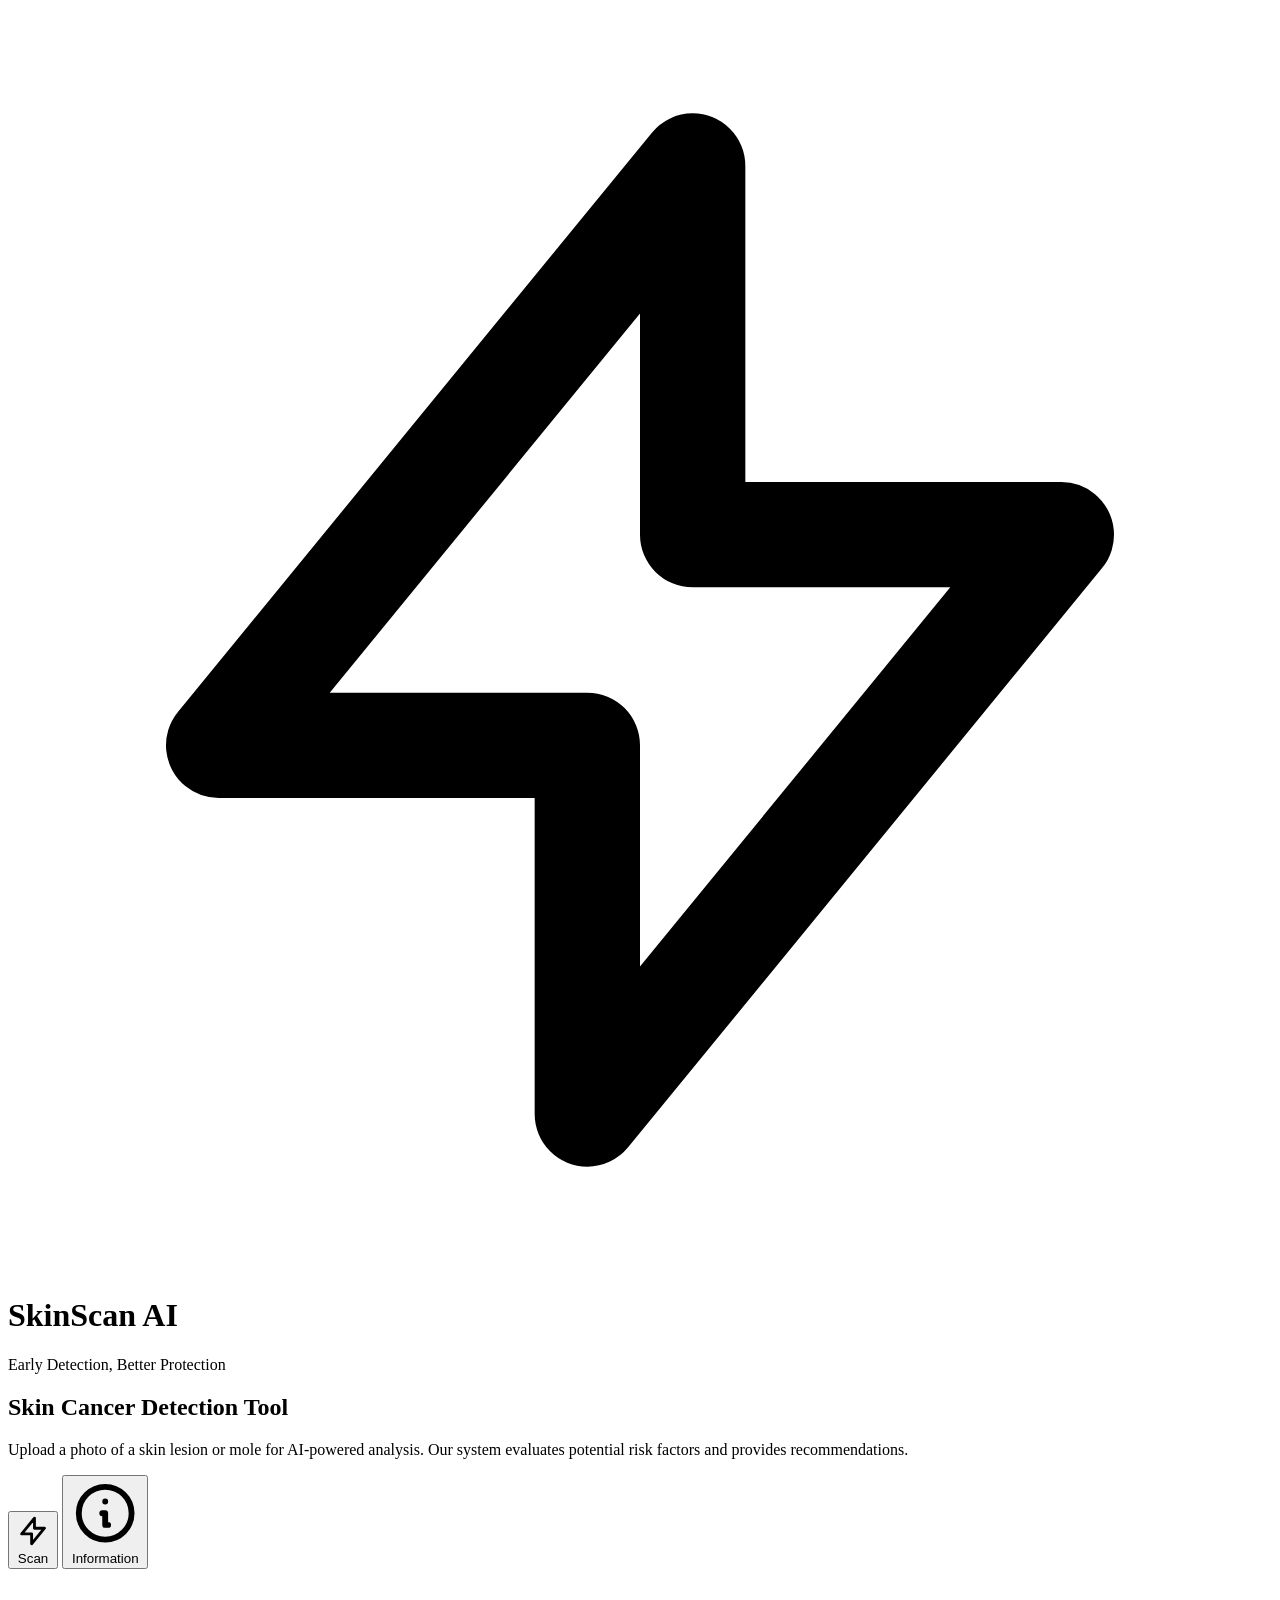
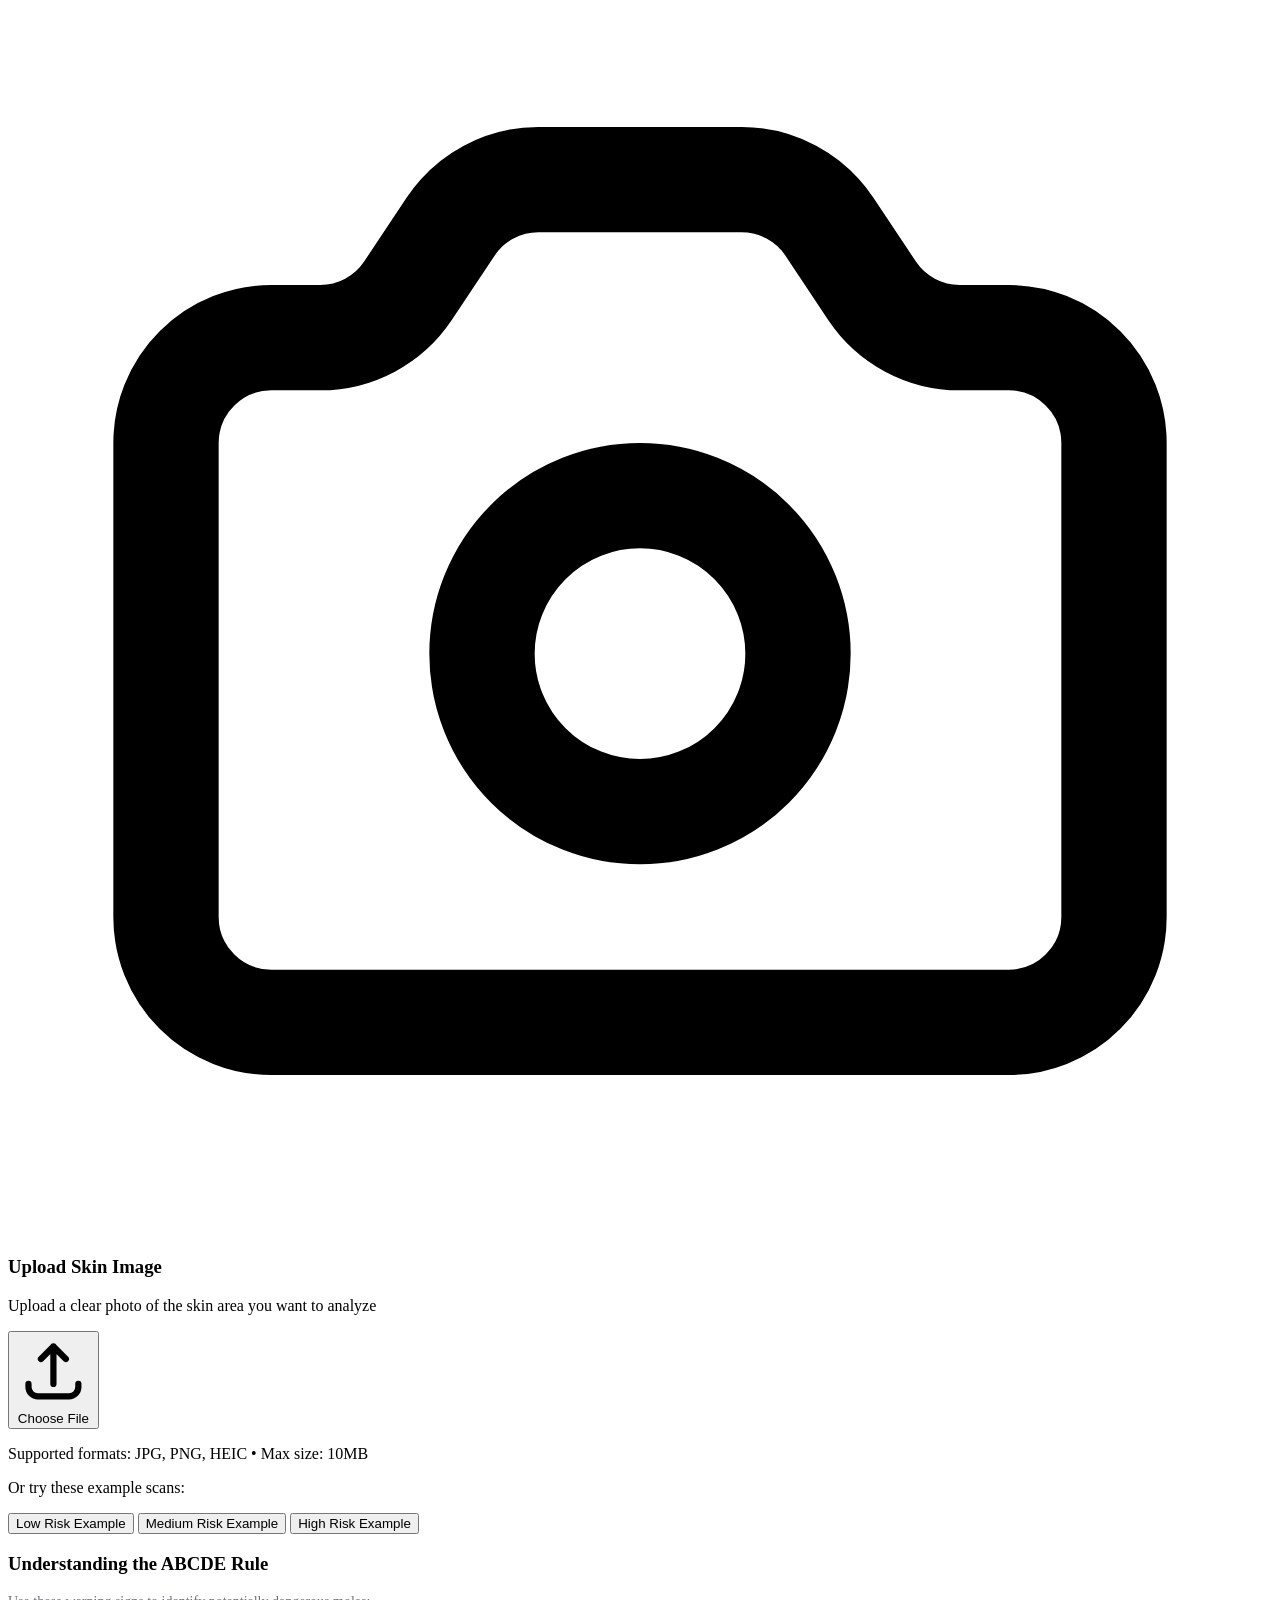
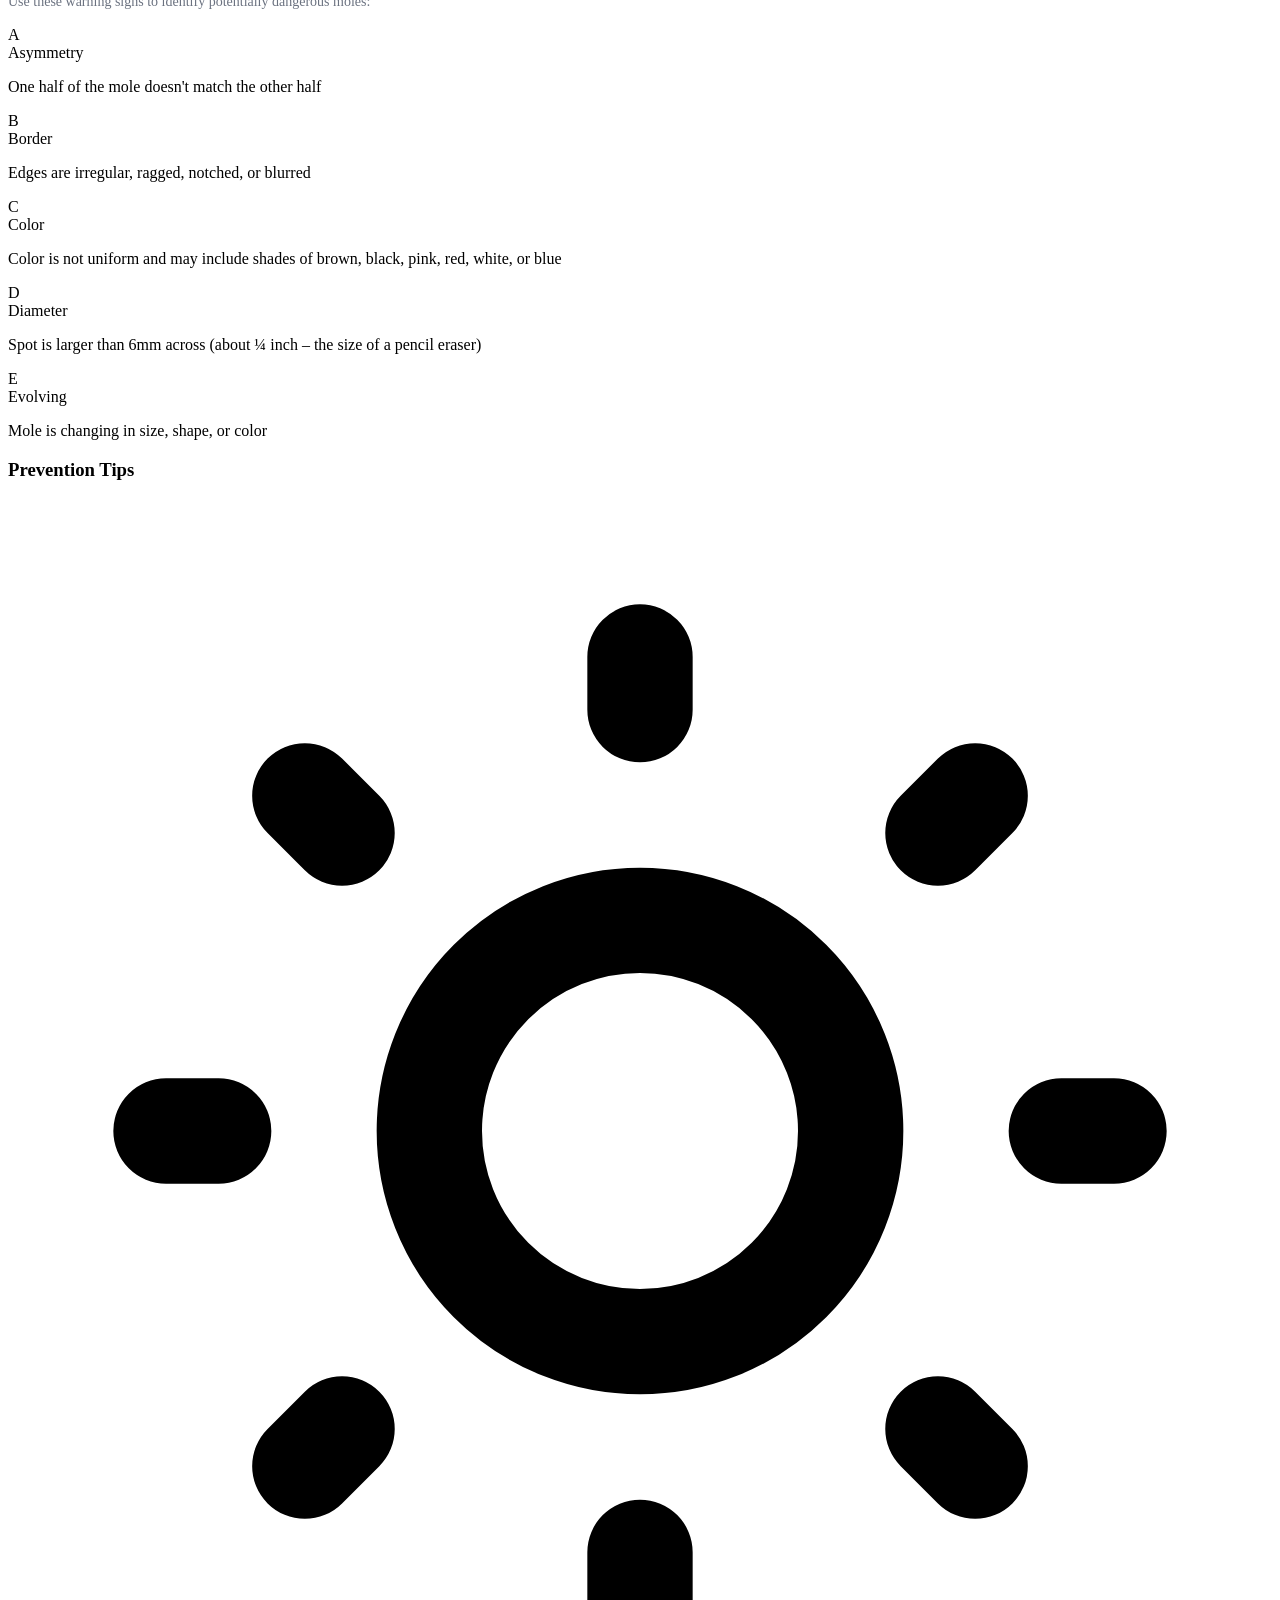
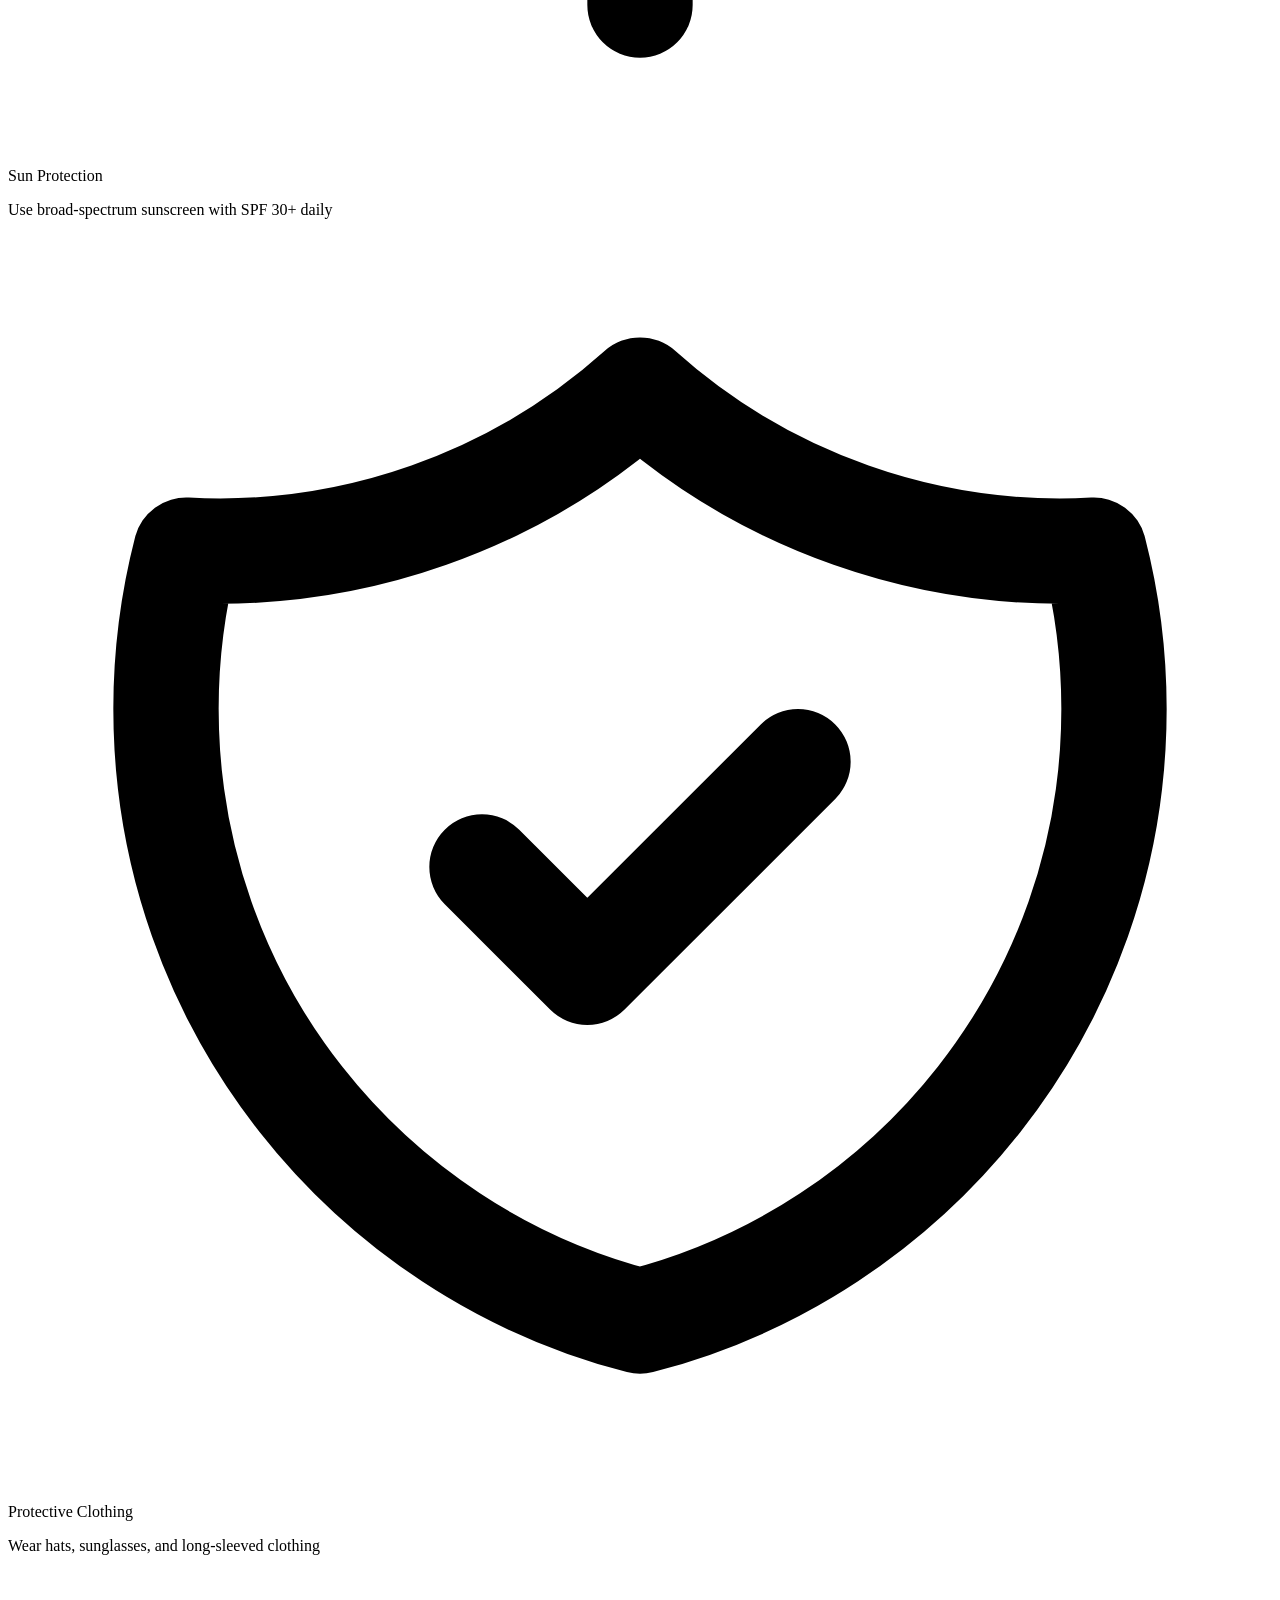
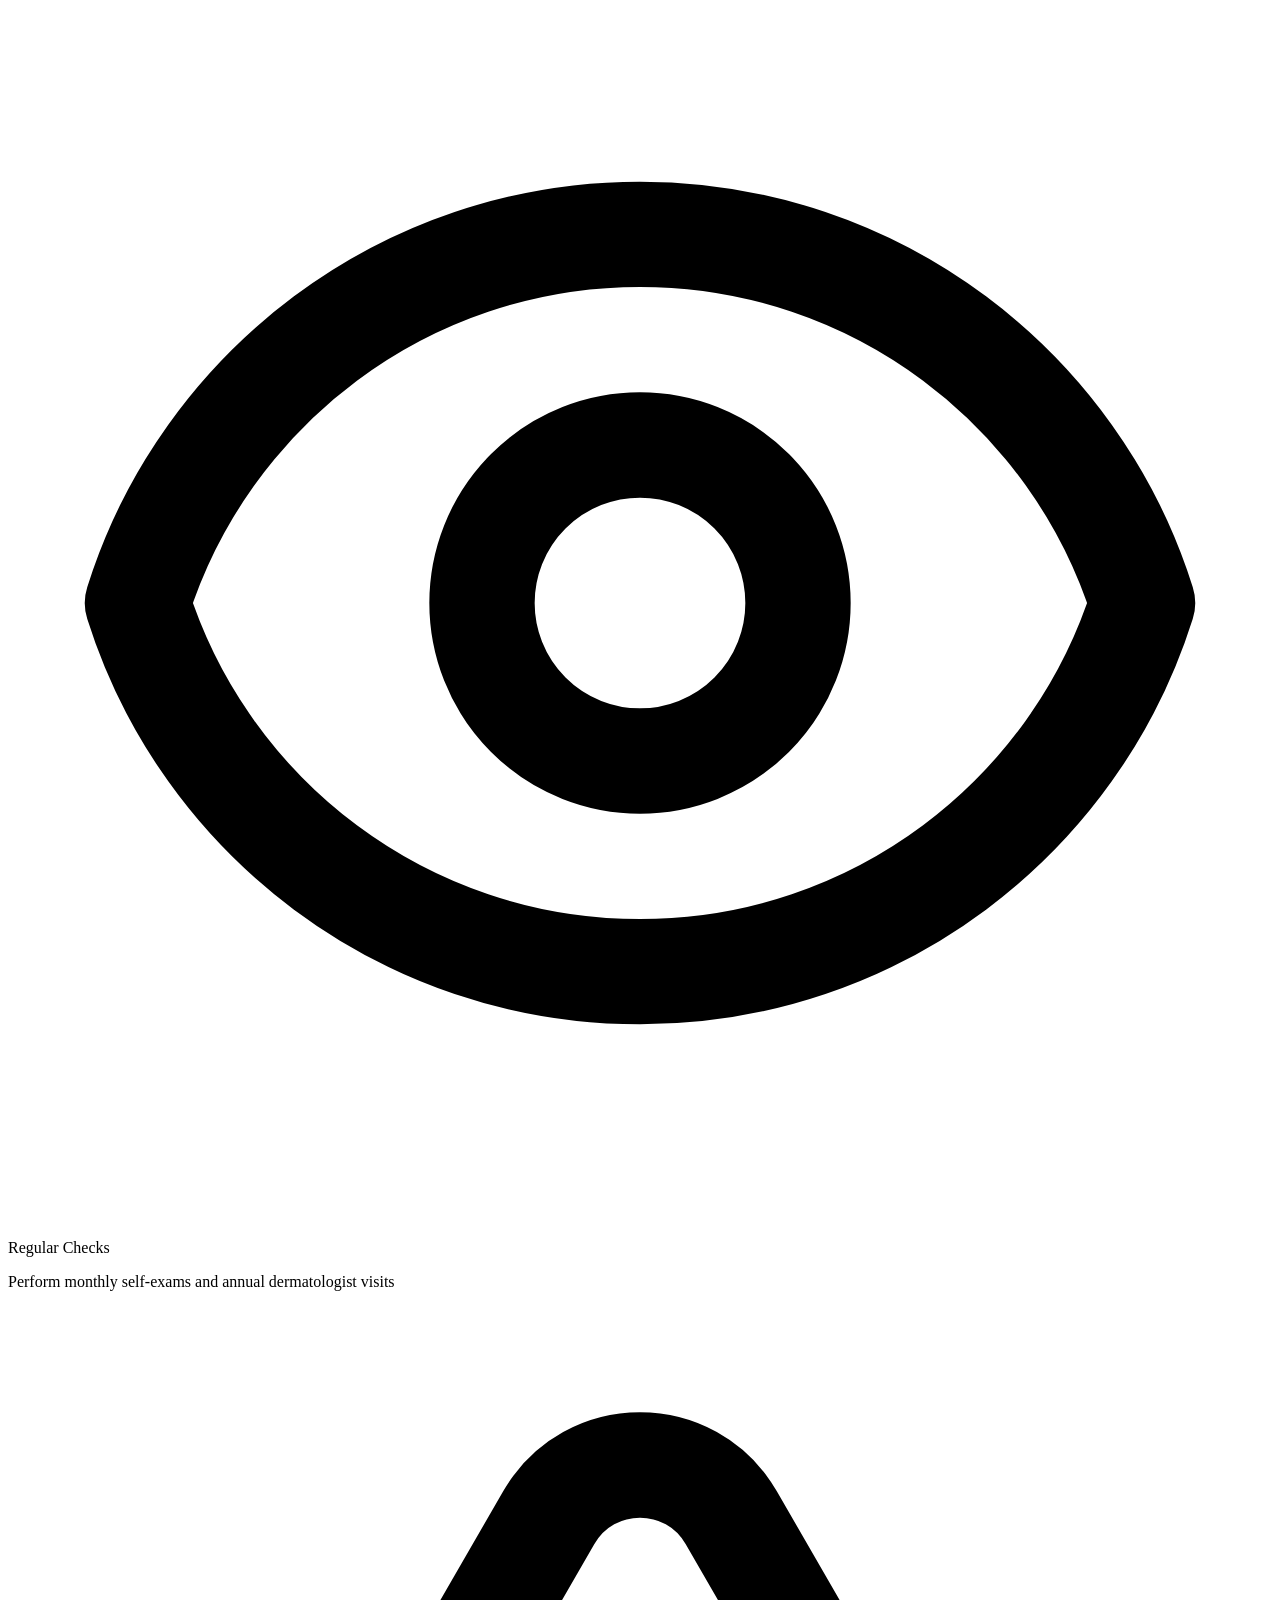
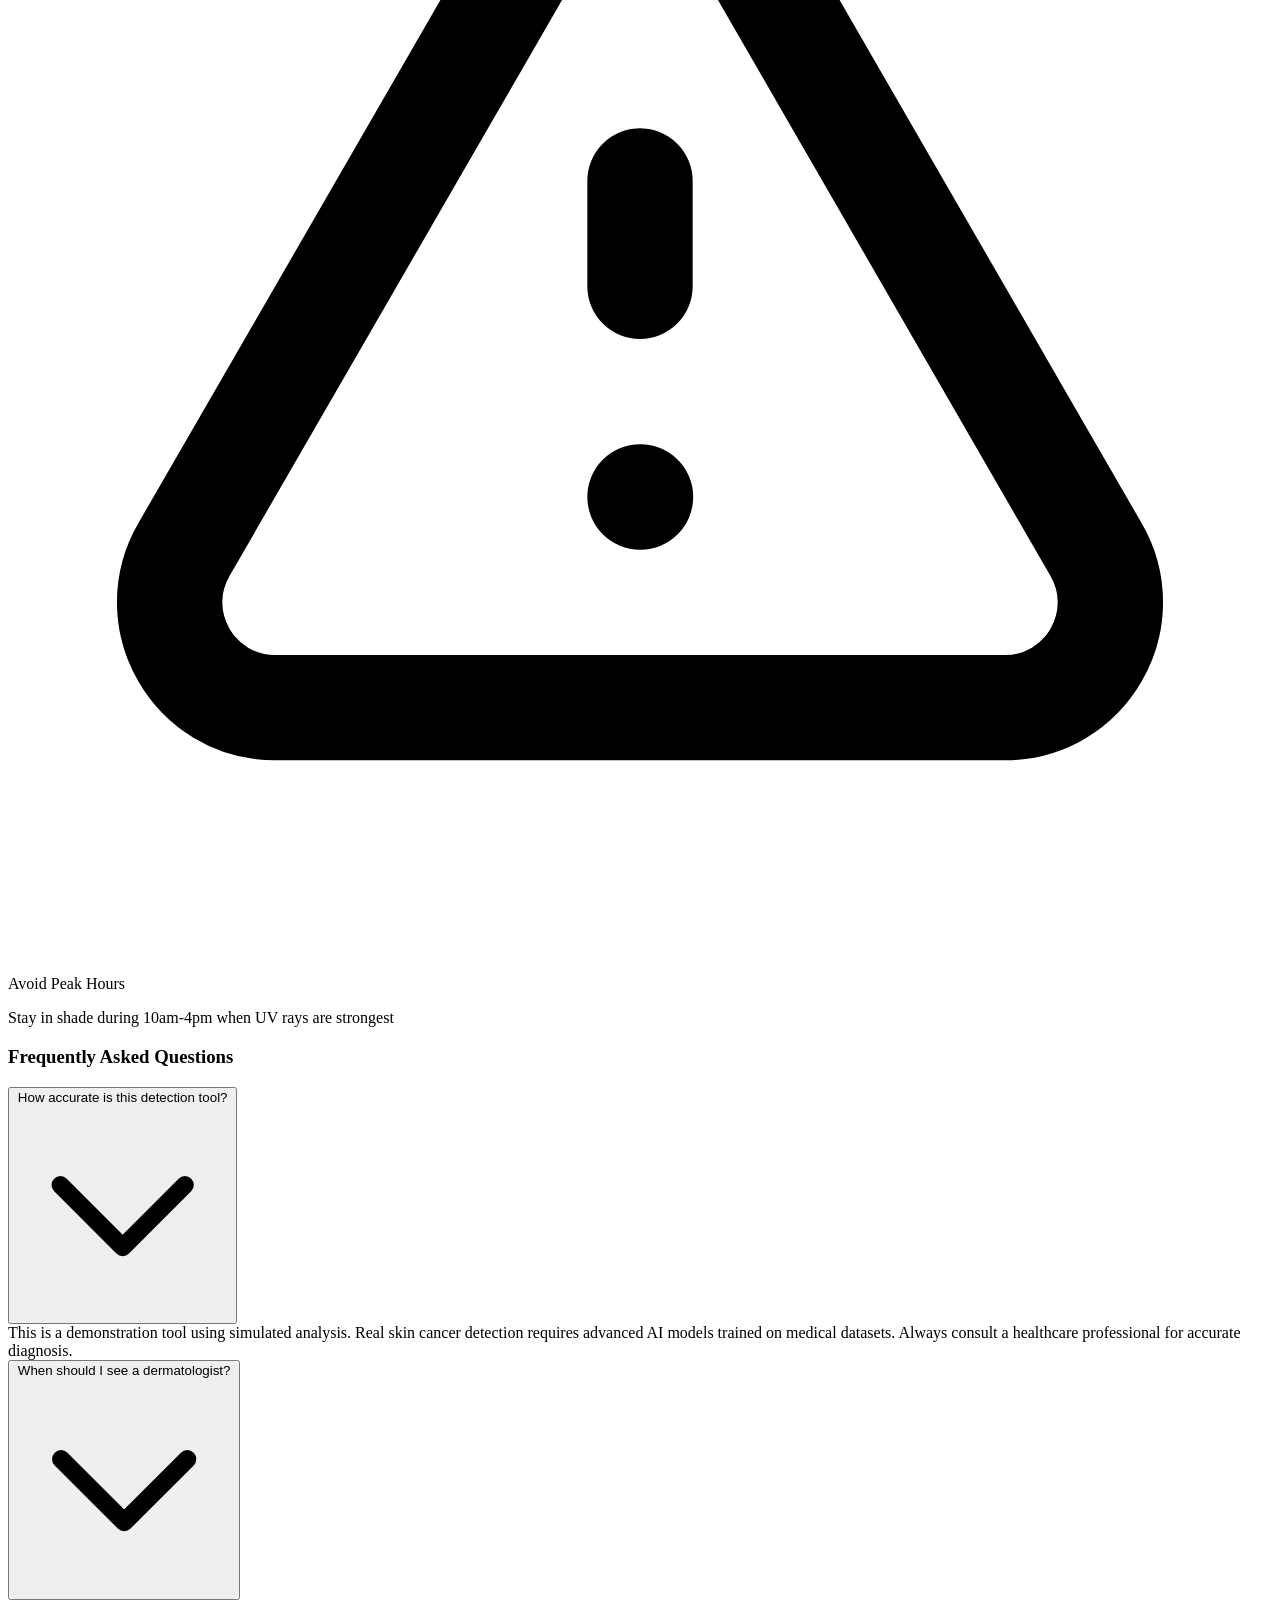
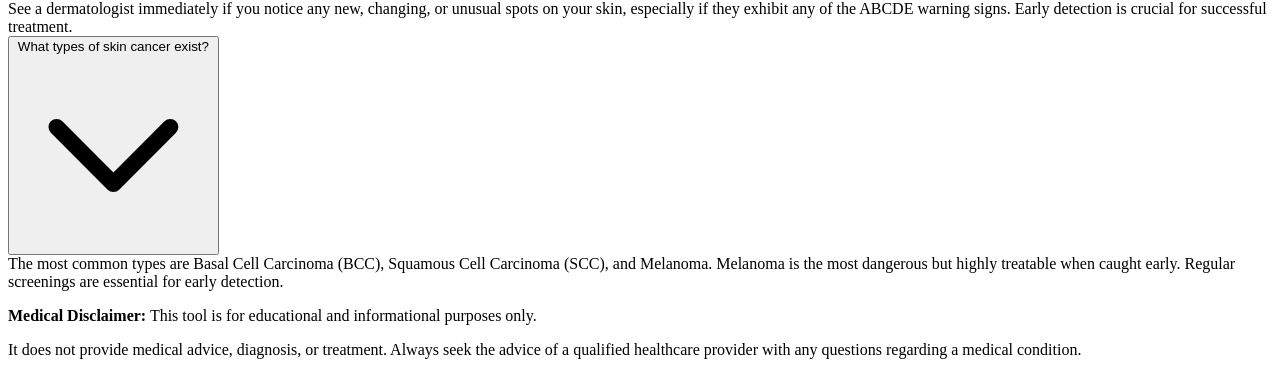
==== index.html @ b160bf31 "Add initial HTML" ====
<!DOCTYPE html>
<html lang="en">
<head>
    <meta charset="UTF-8">
    <meta name="viewport" content="width=device-width, initial-scale=1.0">
    <title>SkinScan AI - Skin Cancer Detection Tool</title>
    <link rel="stylesheet" href="main.css">
    
</head>
<body>
    <!-- Header -->
    <header>
        <div class="container">
            <div class="header-content">
                <div class="logo-icon">
                    <svg fill="none" viewBox="0 0 24 24" stroke="currentColor">
                        <path stroke-linecap="round" stroke-linejoin="round" stroke-width="2" d="M13 10V3L4 14h7v7l9-11h-7z" />
                    </svg>
                </div>
                <div class="logo-text">
                    <h1>SkinScan AI</h1>
                    <p>Early Detection, Better Protection</p>
                </div>
            </div>
        </div>
    </header>

    <!-- Main Content -->
    <main class="container">
        <div class="page-header">
            <h2>Skin Cancer Detection Tool</h2>
            <p>Upload a photo of a skin lesion or mole for AI-powered analysis. Our system evaluates potential risk factors and provides recommendations.</p>
        </div>

        <div class="tabs">
            <!-- Tab List -->
            <div class="tab-list">
                <button class="tab-button active" data-tab="scan">
                    <svg fill="none" viewBox="0 0 24 24" stroke="currentColor">
                        <path stroke-linecap="round" stroke-linejoin="round" stroke-width="2" d="M13 10V3L4 14h7v7l9-11h-7z" />
                    </svg>
                    Scan
                </button>
                <button class="tab-button" data-tab="info">
                    <svg fill="none" viewBox="0 0 24 24" stroke="currentColor">
                        <path stroke-linecap="round" stroke-linejoin="round" stroke-width="2" d="M13 16h-1v-4h-1m1-4h.01M21 12a9 9 0 11-18 0 9 9 0 0118 0z" />
                    </svg>
                    Information
                </button>
            </div>

            <!-- Scan Tab Content -->
            <div class="tab-content active" id="scan-tab">
                <!-- Upload Section -->
                <div class="card upload-card">
                    <div class="upload-content">
                        <div class="upload-icon-wrapper">
                            <svg fill="none" viewBox="0 0 24 24" stroke="currentColor">
                                <path stroke-linecap="round" stroke-linejoin="round" stroke-width="2" d="M3 9a2 2 0 012-2h.93a2 2 0 001.664-.89l.812-1.22A2 2 0 0110.07 4h3.86a2 2 0 011.664.89l.812 1.22A2 2 0 0018.07 7H19a2 2 0 012 2v9a2 2 0 01-2 2H5a2 2 0 01-2-2V9z" />
                                <path stroke-linecap="round" stroke-linejoin="round" stroke-width="2" d="M15 13a3 3 0 11-6 0 3 3 0 016 0z" />
                            </svg>
                        </div>
                        <div class="upload-text">
                            <h3>Upload Skin Image</h3>
                            <p>Upload a clear photo of the skin area you want to analyze</p>
                        </div>
                        <label for="file-upload">
                            <button class="upload-button" id="upload-btn">
                                <svg fill="none" viewBox="0 0 24 24" stroke="currentColor">
                                    <path stroke-linecap="round" stroke-linejoin="round" stroke-width="2" d="M4 16v1a3 3 0 003 3h10a3 3 0 003-3v-1m-4-8l-4-4m0 0L8 8m4-4v12" />
                                </svg>
                                <span id="upload-btn-text">Choose File</span>
                            </button>
                        </label>
                        <input type="file" id="file-upload" accept="image/*" style="display: none;">
                        <p class="upload-info">Supported formats: JPG, PNG, HEIC • Max size: 10MB</p>
                    </div>
                </div>

                <!-- Example Buttons -->
                <div class="example-section" id="example-section">
                    <p>Or try these example scans:</p>
                    <div class="example-buttons">
                        <button class="example-button low" onclick="loadExample(0)">Low Risk Example</button>
                        <button class="example-button medium" onclick="loadExample(1)">Medium Risk Example</button>
                        <button class="example-button high" onclick="loadExample(2)">High Risk Example</button>
                    </div>
                </div>

                <!-- Loading Spinner -->
                <div id="loading-spinner" class="hidden">
                    <div class="spinner"></div>
                </div>

                <!-- Results Section -->
                <div id="results-section" class="hidden">
                    <!-- Results will be inserted here by JavaScript -->
                </div>
            </div>

            <!-- Info Tab Content -->
            <div class="tab-content" id="info-tab">
                <div class="space-y-6">
                    <!-- ABCDE Rule Card -->
                    <div class="card">
                        <h3>Understanding the ABCDE Rule</h3>
                        <p style="font-size: 0.875rem; color: #6b7280; margin-bottom: 1rem;">Use these warning signs to identify potentially dangerous moles:</p>
                        <div class="abcde-list">
                            <div class="abcde-item">
                                <div class="abcde-letter">A</div>
                                <div class="abcde-content">
                                    <div class="title">Asymmetry</div>
                                    <p class="description">One half of the mole doesn't match the other half</p>
                                </div>
                            </div>
                            <div class="abcde-item">
                                <div class="abcde-letter">B</div>
                                <div class="abcde-content">
                                    <div class="title">Border</div>
                                    <p class="description">Edges are irregular, ragged, notched, or blurred</p>
                                </div>
                            </div>
                            <div class="abcde-item">
                                <div class="abcde-letter">C</div>
                                <div class="abcde-content">
                                    <div class="title">Color</div>
                                    <p class="description">Color is not uniform and may include shades of brown, black, pink, red, white, or blue</p>
                                </div>
                            </div>
                            <div class="abcde-item">
                                <div class="abcde-letter">D</div>
                                <div class="abcde-content">
                                    <div class="title">Diameter</div>
                                    <p class="description">Spot is larger than 6mm across (about ¼ inch – the size of a pencil eraser)</p>
                                </div>
                            </div>
                            <div class="abcde-item">
                                <div class="abcde-letter">E</div>
                                <div class="abcde-content">
                                    <div class="title">Evolving</div>
                                    <p class="description">Mole is changing in size, shape, or color</p>
                                </div>
                            </div>
                        </div>
                    </div>

                    <!-- Prevention Tips Card -->
                    <div class="card">
                        <h3>Prevention Tips</h3>
                        <div class="prevention-grid">
                            <div class="prevention-item">
                                <div class="prevention-icon">
                                    <svg fill="none" viewBox="0 0 24 24" stroke="currentColor">
                                        <path stroke-linecap="round" stroke-linejoin="round" stroke-width="2" d="M12 3v1m0 16v1m9-9h-1M4 12H3m15.364 6.364l-.707-.707M6.343 6.343l-.707-.707m12.728 0l-.707.707M6.343 17.657l-.707.707M16 12a4 4 0 11-8 0 4 4 0 018 0z" />
                                    </svg>
                                </div>
                                <div class="prevention-content">
                                    <div class="title">Sun Protection</div>
                                    <p class="tip">Use broad-spectrum sunscreen with SPF 30+ daily</p>
                                </div>
                            </div>
                            <div class="prevention-item">
                                <div class="prevention-icon">
                                    <svg fill="none" viewBox="0 0 24 24" stroke="currentColor">
                                        <path stroke-linecap="round" stroke-linejoin="round" stroke-width="2" d="M9 12l2 2 4-4m5.618-4.016A11.955 11.955 0 0112 2.944a11.955 11.955 0 01-8.618 3.04A12.02 12.02 0 003 9c0 5.591 3.824 10.29 9 11.622 5.176-1.332 9-6.03 9-11.622 0-1.042-.133-2.052-.382-3.016z" />
                                    </svg>
                                </div>
                                <div class="prevention-content">
                                    <div class="title">Protective Clothing</div>
                                    <p class="tip">Wear hats, sunglasses, and long-sleeved clothing</p>
                                </div>
                            </div>
                            <div class="prevention-item">
                                <div class="prevention-icon">
                                    <svg fill="none" viewBox="0 0 24 24" stroke="currentColor">
                                        <path stroke-linecap="round" stroke-linejoin="round" stroke-width="2" d="M15 12a3 3 0 11-6 0 3 3 0 016 0z" />
                                        <path stroke-linecap="round" stroke-linejoin="round" stroke-width="2" d="M2.458 12C3.732 7.943 7.523 5 12 5c4.478 0 8.268 2.943 9.542 7-1.274 4.057-5.064 7-9.542 7-4.477 0-8.268-2.943-9.542-7z" />
                                    </svg>
                                </div>
                                <div class="prevention-content">
                                    <div class="title">Regular Checks</div>
                                    <p class="tip">Perform monthly self-exams and annual dermatologist visits</p>
                                </div>
                            </div>
                            <div class="prevention-item">
                                <div class="prevention-icon">
                                    <svg fill="none" viewBox="0 0 24 24" stroke="currentColor">
                                        <path stroke-linecap="round" stroke-linejoin="round" stroke-width="2" d="M12 9v2m0 4h.01m-6.938 4h13.856c1.54 0 2.502-1.667 1.732-3L13.732 4c-.77-1.333-2.694-1.333-3.464 0L3.34 16c-.77 1.333.192 3 1.732 3z" />
                                    </svg>
                                </div>
                                <div class="prevention-content">
                                    <div class="title">Avoid Peak Hours</div>
                                    <p class="tip">Stay in shade during 10am-4pm when UV rays are strongest</p>
                                </div>
                            </div>
                        </div>
                    </div>

                    <!-- FAQ Card -->
                    <div class="card">
                        <h3>Frequently Asked Questions</h3>
                        <div class="accordion">
                            <div class="accordion-item">
                                <button class="accordion-button">
                                    <span>How accurate is this detection tool?</span>
                                    <svg fill="none" viewBox="0 0 24 24" stroke="currentColor">
                                        <path stroke-linecap="round" stroke-linejoin="round" stroke-width="2" d="M19 9l-7 7-7-7" />
                                    </svg>
                                </button>
                                <div class="accordion-content">
                                    <div class="accordion-content-inner">
                                        This is a demonstration tool using simulated analysis. Real skin cancer detection requires advanced AI models trained on medical datasets. Always consult a healthcare professional for accurate diagnosis.
                                    </div>
                                </div>
                            </div>
                            <div class="accordion-item">
                                <button class="accordion-button">
                                    <span>When should I see a dermatologist?</span>
                                    <svg fill="none" viewBox="0 0 24 24" stroke="currentColor">
                                        <path stroke-linecap="round" stroke-linejoin="round" stroke-width="2" d="M19 9l-7 7-7-7" />
                                    </svg>
                                </button>
                                <div class="accordion-content">
                                    <div class="accordion-content-inner">
                                        See a dermatologist immediately if you notice any new, changing, or unusual spots on your skin, especially if they exhibit any of the ABCDE warning signs. Early detection is crucial for successful treatment.
                                    </div>
                                </div>
                            </div>
                            <div class="accordion-item">
                                <button class="accordion-button">
                                    <span>What types of skin cancer exist?</span>
                                    <svg fill="none" viewBox="0 0 24 24" stroke="currentColor">
                                        <path stroke-linecap="round" stroke-linejoin="round" stroke-width="2" d="M19 9l-7 7-7-7" />
                                    </svg>
                                </button>
                                <div class="accordion-content">
                                    <div class="accordion-content-inner">
                                        The most common types are Basal Cell Carcinoma (BCC), Squamous Cell Carcinoma (SCC), and Melanoma. Melanoma is the most dangerous but highly treatable when caught early. Regular screenings are essential for early detection.
                                    </div>
                                </div>
                            </div>
                        </div>
                    </div>
                </div>
            </div>
        </div>
    </main>
    <!-- Footer -->
    <footer>
        <div class="container">
            <div class="footer-content">
                <p><strong>Medical Disclaimer:</strong> This tool is for educational and informational purposes only.</p>
                <p>It does not provide medical advice, diagnosis, or treatment. Always seek the advice of a qualified healthcare provider with any questions regarding a medical condition.</p>
            </div>
        </div>
    </footer>
    <script src="script.js"></script>
</body>
</html>
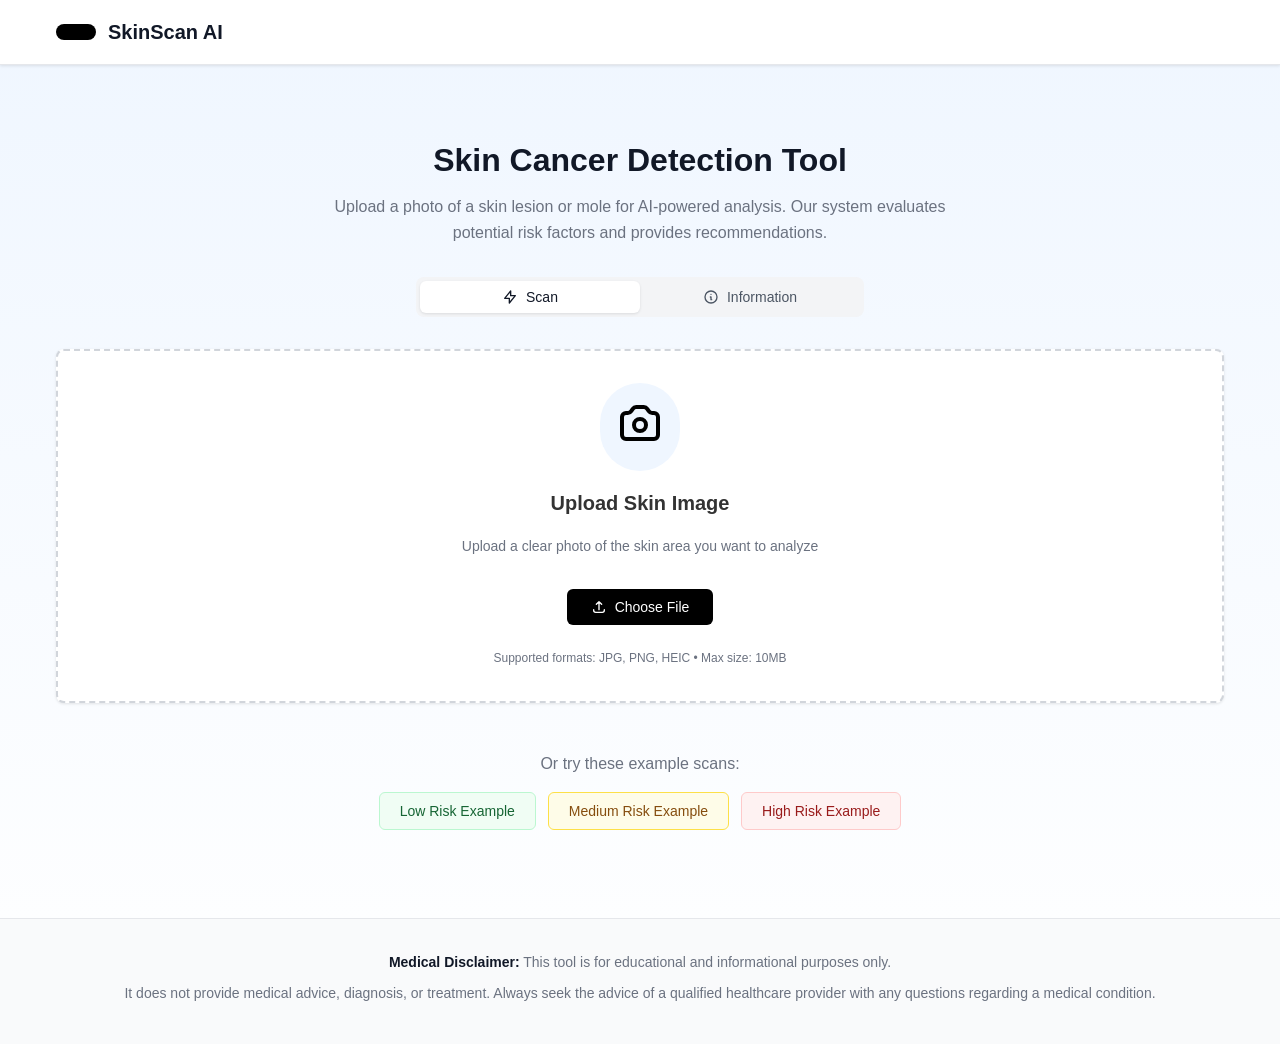
==== commit f07029ee: "Update header logo and styles for improved visibility and aesthetics" ====
--- a/index.html
+++ b/index.html
@@ -5,6 +5,8 @@
     <meta name="viewport" content="width=device-width, initial-scale=1.0">
     <title>SkinScan AI - Skin Cancer Detection Tool</title>
     <link rel="stylesheet" href="main.css">
+    <link rel='stylesheet' href='https://cdn-uicons.flaticon.com/3.0.0/uicons-thin-rounded/css/uicons-thin-rounded.css'>
+    
     
 </head>
 <body>
@@ -13,13 +15,11 @@
         <div class="container">
             <div class="header-content">
                 <div class="logo-icon">
-                    <svg fill="none" viewBox="0 0 24 24" stroke="currentColor">
-                        <path stroke-linecap="round" stroke-linejoin="round" stroke-width="2" d="M13 10V3L4 14h7v7l9-11h-7z" />
-                    </svg>
+                    <i class="fi fi-tr-heart-rate"></i>
                 </div>
                 <div class="logo-text">
                     <h1>SkinScan AI</h1>
-                    <p>Early Detection, Better Protection</p>
+                    <!-- <p>Early Detection, Better Protection</p> -->
                 </div>
             </div>
         </div>
--- a/main.css
+++ b/main.css
@@ -0,0 +1,680 @@
+      * {
+            margin: 0;
+            padding: 0;
+            box-sizing: border-box;
+        }
+
+        body {
+            font-family: -apple-system, BlinkMacSystemFont, 'Segoe UI', Roboto, 'Helvetica Neue', Arial, sans-serif;
+            line-height: 1.6;
+            color: #333;
+            background: linear-gradient(180deg, #eff6ff 0%, #ffffff 100%);
+            min-height: 100vh;
+        }
+
+        .container {
+            max-width: 1200px;
+            margin: 0 auto;
+            padding: 0 1rem;
+        }
+
+        /* Header */
+        header {
+            background: white;
+            border-bottom: 1px solid #e5e7eb;
+            position: sticky;
+            top: 0;
+            z-index: 100;
+            box-shadow: 0 1px 3px rgba(0, 0, 0, 0.1);
+        }
+
+        .header-content {
+            display: flex;
+            align-items: center;
+            gap: 0.75rem;
+            padding: 1rem 0;
+        }
+
+        .logo-icon {
+            padding: 0.5rem;
+            background: #000000;
+            color: white;
+            border-radius: 0.5rem;
+            display: flex;
+            align-items: center;
+            justify-content: center;
+            width: 2.5rem;
+        }
+        
+        .logo-text h1 {
+            font-size: 1.25rem;
+            color: #111827;
+        }
+
+        .logo-text p {
+            font-size: 0.75rem;
+            color: #6b7280;
+        }
+
+        /* Main Content */
+        main {
+            padding: 2rem 0;
+        }
+
+        .page-header {
+            margin-top: 70px;
+            text-align: center;
+            margin-bottom: 2rem;
+        }
+
+        .page-header h2 {
+            font-size: 2rem;
+            margin-bottom: 0.5rem;
+            color: #111827;
+        }
+
+        .page-header p {
+            color: #6b7280;
+            max-width: 42rem;
+            margin: 0 auto;
+        }
+
+        /* Tabs */
+        .tabs {
+            margin: 2rem 0;
+        }
+
+        .tab-list {
+            display: grid;
+            grid-template-columns: repeat(2, 1fr);
+            max-width: 28rem;
+            margin: 0 auto 2rem;
+            background: #f3f4f6;
+            border-radius: 0.5rem;
+            padding: 0.25rem;
+        }
+
+        .tab-button {
+            padding: 0.5rem 1rem;
+            border: none;
+            background: transparent;
+            cursor: pointer;
+            border-radius: 0.375rem;
+            font-size: 0.875rem;
+            display: flex;
+            align-items: center;
+            justify-content: center;
+            gap: 0.5rem;
+            transition: all 0.2s;
+            color: #4b5563;
+        }
+
+        .tab-button svg {
+            width: 1rem;
+            height: 1rem;
+        }
+
+        .tab-button.active {
+            background: white;
+            color: #111827;
+            box-shadow: 0 1px 3px rgba(0, 0, 0, 0.1);
+        }
+
+        .tab-content {
+            display: none;
+        }
+
+        .tab-content.active {
+            display: block;
+        }
+
+        /* Cards */
+        .card {
+            background: white;
+            border-radius: 0.5rem;
+            box-shadow: 0 1px 3px rgba(0, 0, 0, 0.1);
+            border: 1px solid #e5e7eb;
+            padding: 1.5rem;
+            margin-bottom: 1.5rem;
+        }
+
+        /* Upload Section */
+        .upload-card {
+            border: 2px dashed #d1d5db;
+            padding: 2rem;
+        }
+
+        .upload-content {
+            display: flex;
+            flex-direction: column;
+            align-items: center;
+            justify-content: center;
+            gap: 1rem;
+        }
+
+        .upload-icon-wrapper {
+            padding: 1rem;
+            background: #eff6ff;
+            border-radius: 9999px;
+        }
+
+        .upload-icon-wrapper svg {
+            width: 3rem;
+            height: 3rem;
+            color: #000000;
+        }
+
+        .upload-text {
+            text-align: center;
+        }
+
+        .upload-text h3 {
+            font-size: 1.25rem;
+            margin-bottom: 0.5rem;
+        }
+
+        .upload-text p {
+            font-size: 0.875rem;
+            color: #6b7280;
+            margin-bottom: 1rem;
+        }
+
+        .upload-button {
+            padding: 0.625rem 1.5rem;
+            background: #000000;
+            color: white;
+            border: none;
+            border-radius: 0.375rem;
+            font-size: 0.875rem;
+            cursor: pointer;
+            display: inline-flex;
+            align-items: center;
+            gap: 0.5rem;
+            transition: background 0.2s;
+        }
+
+        .upload-button:hover {
+            background: #555555;
+            color: #ffffff;
+        }
+
+        .upload-button:disabled {
+            opacity: 0.6;
+            cursor: not-allowed;
+        }
+
+        .upload-button svg {
+            width: 1rem;
+            height: 1rem;
+        }
+
+        .upload-info {
+            font-size: 0.75rem;
+            color: #6b7280;
+            margin-top: 0.5rem;
+        }
+
+        /* Example Buttons */
+        .example-section {
+            text-align: center;
+            padding: 1.5rem 0;
+        }
+
+        .example-section p {
+            color: #6b7280;
+            margin-bottom: 1rem;
+        }
+
+        .example-buttons {
+            display: flex;
+            flex-wrap: wrap;
+            justify-content: center;
+            gap: 0.75rem;
+        }
+
+        .example-button {
+            padding: 0.625rem 1.25rem;
+            border: 1px solid;
+            border-radius: 0.375rem;
+            background: white;
+            cursor: pointer;
+            font-size: 0.875rem;
+            transition: all 0.2s;
+        }
+
+        .example-button.low {
+            background: #f0fdf4;
+            border-color: #bbf7d0;
+            color: #166534;
+        }
+
+        .example-button.low:hover {
+            background: #dcfce7;
+        }
+
+        .example-button.medium {
+            background: #fefce8;
+            border-color: #fde047;
+            color: #854d0e;
+        }
+
+        .example-button.medium:hover {
+            background: #fef9c3;
+        }
+
+        .example-button.high {
+            background: #fef2f2;
+            border-color: #fecaca;
+            color: #991b1b;
+        }
+
+        .example-button.high:hover {
+            background: #fee2e2;
+        }
+
+        /* Analysis Results */
+        .results-grid {
+            display: grid;
+            grid-template-columns: 1fr;
+            gap: 1.5rem;
+            margin-bottom: 1.5rem;
+        }
+
+        @media (min-width: 768px) {
+            .results-grid {
+                grid-template-columns: repeat(2, 1fr);
+            }
+        }
+
+        .results-image {
+            width: 100%;
+            height: 16rem;
+            object-fit: cover;
+            border-radius: 0.5rem;
+            border: 1px solid #e5e7eb;
+        }
+
+        .results-details {
+            display: flex;
+            flex-direction: column;
+            gap: 1rem;
+        }
+
+        .risk-header {
+            display: flex;
+            align-items: center;
+            justify-content: space-between;
+            margin-bottom: 0.5rem;
+        }
+
+        .risk-header span {
+            font-size: 0.875rem;
+        }
+
+        .badge {
+            padding: 0.25rem 0.75rem;
+            border-radius: 0.25rem;
+            font-size: 0.75rem;
+            font-weight: 600;
+        }
+
+        .badge.low {
+            background: #dcfce7;
+            color: #166534;
+        }
+
+        .badge.medium,
+        .badge.high {
+            background: #fee2e2;
+            color: #991b1b;
+        }
+
+        .risk-box {
+            padding: 1rem;
+            border-radius: 0.5rem;
+            border: 2px solid;
+            display: flex;
+            align-items: center;
+            gap: 0.75rem;
+        }
+
+        .risk-box.low {
+            background: #f0fdf4;
+            border-color: #bbf7d0;
+            color: #166534;
+        }
+
+        .risk-box.medium {
+            background: #fefce8;
+            border-color: #fde047;
+            color: #854d0e;
+        }
+
+        .risk-box.high {
+            background: #fef2f2;
+            border-color: #fecaca;
+            color: #991b1b;
+        }
+
+        .risk-box svg {
+            width: 1.25rem;
+            height: 1.25rem;
+        }
+
+        .confidence-bar {
+            margin-bottom: 0.5rem;
+        }
+
+        .confidence-header {
+            display: flex;
+            justify-content: space-between;
+            margin-bottom: 0.5rem;
+            font-size: 0.875rem;
+        }
+
+        .progress-bar {
+            width: 100%;
+            height: 0.5rem;
+            background: #e5e7eb;
+            border-radius: 9999px;
+            overflow: hidden;
+        }
+
+        .progress-fill {
+            height: 100%;
+            background: #2563eb;
+            transition: width 0.5s ease;
+        }
+
+        .features span {
+            font-size: 0.875rem;
+            display: block;
+            margin-bottom: 0.5rem;
+        }
+
+        .features-tags {
+            display: flex;
+            flex-wrap: wrap;
+            gap: 0.5rem;
+        }
+
+        .feature-tag {
+            padding: 0.375rem 0.75rem;
+            background: white;
+            border: 1px solid #d1d5db;
+            border-radius: 0.25rem;
+            font-size: 0.875rem;
+        }
+
+        /* Alert */
+        .alert {
+            padding: 1rem;
+            border-radius: 0.5rem;
+            border: 1px solid;
+            margin-bottom: 1.5rem;
+            display: flex;
+            gap: 0.75rem;
+        }
+
+        .alert svg {
+            width: 1rem;
+            height: 1rem;
+            flex-shrink: 0;
+            margin-top: 0.125rem;
+        }
+
+        .alert-content h4 {
+            font-size: 0.875rem;
+            margin-bottom: 0.25rem;
+            font-weight: 600;
+        }
+
+        .alert-content p {
+            font-size: 0.875rem;
+        }
+
+        .alert.info {
+            background: #eff6ff;
+            border-color: #bfdbfe;
+            color: #1e40af;
+        }
+
+        .alert.warning {
+            background: #fef2f2;
+            border-color: #fecaca;
+            color: #991b1b;
+        }
+
+        /* Info Section */
+        .card h3 {
+            font-size: 1.25rem;
+            margin-bottom: 1rem;
+        }
+
+        .abcde-list {
+            display: flex;
+            flex-direction: column;
+            gap: 0.75rem;
+        }
+
+        .abcde-item {
+            display: flex;
+            gap: 0.75rem;
+        }
+
+        .abcde-letter {
+            flex-shrink: 0;
+            width: 2.5rem;
+            height: 2.5rem;
+            background: #dbeafe;
+            border-radius: 9999px;
+            display: flex;
+            align-items: center;
+            justify-content: center;
+            color: #1e40af;
+            font-weight: 600;
+        }
+
+        .abcde-content .title {
+            font-size: 0.875rem;
+            margin-bottom: 0.25rem;
+            font-weight: 500;
+        }
+
+        .abcde-content .description {
+            font-size: 0.75rem;
+            color: #6b7280;
+        }
+
+        .prevention-grid {
+            display: grid;
+            grid-template-columns: 1fr;
+            gap: 1rem;
+        }
+
+        @media (min-width: 640px) {
+            .prevention-grid {
+                grid-template-columns: repeat(2, 1fr);
+            }
+        }
+
+        .prevention-item {
+            display: flex;
+            gap: 0.75rem;
+            padding: 0.75rem;
+            background: #f9fafb;
+            border-radius: 0.5rem;
+        }
+
+        .prevention-icon {
+            flex-shrink: 0;
+        }
+
+        .prevention-icon svg {
+            width: 1.25rem;
+            height: 1.25rem;
+            color: #2563eb;
+        }
+
+        .prevention-content .title {
+            font-size: 0.875rem;
+            margin-bottom: 0.25rem;
+            font-weight: 500;
+        }
+
+        .prevention-content .tip {
+            font-size: 0.75rem;
+            color: #6b7280;
+        }
+
+        /* Accordion */
+        .accordion {
+            border: 1px solid #e5e7eb;
+            border-radius: 0.5rem;
+            overflow: hidden;
+        }
+
+        .accordion-item {
+            border-bottom: 1px solid #e5e7eb;
+        }
+
+        .accordion-item:last-child {
+            border-bottom: none;
+        }
+
+        .accordion-button {
+            width: 100%;
+            padding: 1rem;
+            background: white;
+            border: none;
+            text-align: left;
+            cursor: pointer;
+            display: flex;
+            justify-content: space-between;
+            align-items: center;
+            font-size: 0.875rem;
+            font-weight: 500;
+        }
+
+        .accordion-button:hover {
+            background: #f9fafb;
+        }
+
+        .accordion-button svg {
+            width: 1rem;
+            height: 1rem;
+            transition: transform 0.2s;
+        }
+
+        .accordion-button.active svg {
+            transform: rotate(180deg);
+        }
+
+        .accordion-content {
+            max-height: 0;
+            overflow: hidden;
+            transition: max-height 0.3s ease;
+        }
+
+        .accordion-content-inner {
+            padding: 0 1rem 1rem;
+            color: #6b7280;
+            font-size: 0.875rem;
+        }
+
+        /* Footer */
+        footer {
+            background: #f9fafb;
+            border-top: 1px solid #e5e7eb;
+            margin-top: 4rem;
+        }
+
+        .footer-content {
+            padding: 2rem 0;
+            text-align: center;
+            font-size: 0.875rem;
+            color: #6b7280;
+        }
+
+        .footer-content p {
+            margin-bottom: 0.5rem;
+        }
+
+        .footer-content strong {
+            color: #111827;
+        }
+
+        /* Loading Spinner */
+        .spinner {
+            border: 3px solid #f3f4f6;
+            border-top: 3px solid #2563eb;
+            border-radius: 50%;
+            width: 2rem;
+            height: 2rem;
+            animation: spin 1s linear infinite;
+            margin: 2rem auto;
+        }
+
+        @keyframes spin {
+            0% { transform: rotate(0deg); }
+            100% { transform: rotate(360deg); }
+        }
+
+        /* Utility Classes */
+        .hidden {
+            display: none !important;
+        }
+
+        .space-y-6 > * + * {
+            margin-top: 1.5rem;
+        }
+
+        /* Toast Notification */
+        .toast {
+            position: fixed;
+            bottom: 2rem;
+            right: 2rem;
+            background: white;
+            border-radius: 0.5rem;
+            box-shadow: 0 10px 25px rgba(0, 0, 0, 0.1);
+            padding: 1rem 1.5rem;
+            display: flex;
+            align-items: center;
+            gap: 0.75rem;
+            z-index: 1000;
+            animation: slideIn 0.3s ease;
+        }
+
+        @keyframes slideIn {
+            from {
+                transform: translateX(100%);
+                opacity: 0;
+            }
+            to {
+                transform: translateX(0);
+                opacity: 1;
+            }
+        }
+
+        .toast svg {
+            width: 1.25rem;
+            height: 1.25rem;
+        }
+
+        .toast.info svg {
+            color: #2563eb;
+        }
+
+        .toast.success svg {
+            color: #16a34a;
+        }
+
+        .toast-content .toast-title {
+            font-weight: 600;
+            font-size: 0.875rem;
+        }
+
+        .toast-content .toast-description {
+            font-size: 0.75rem;
+            color: #6b7280;
+        }
